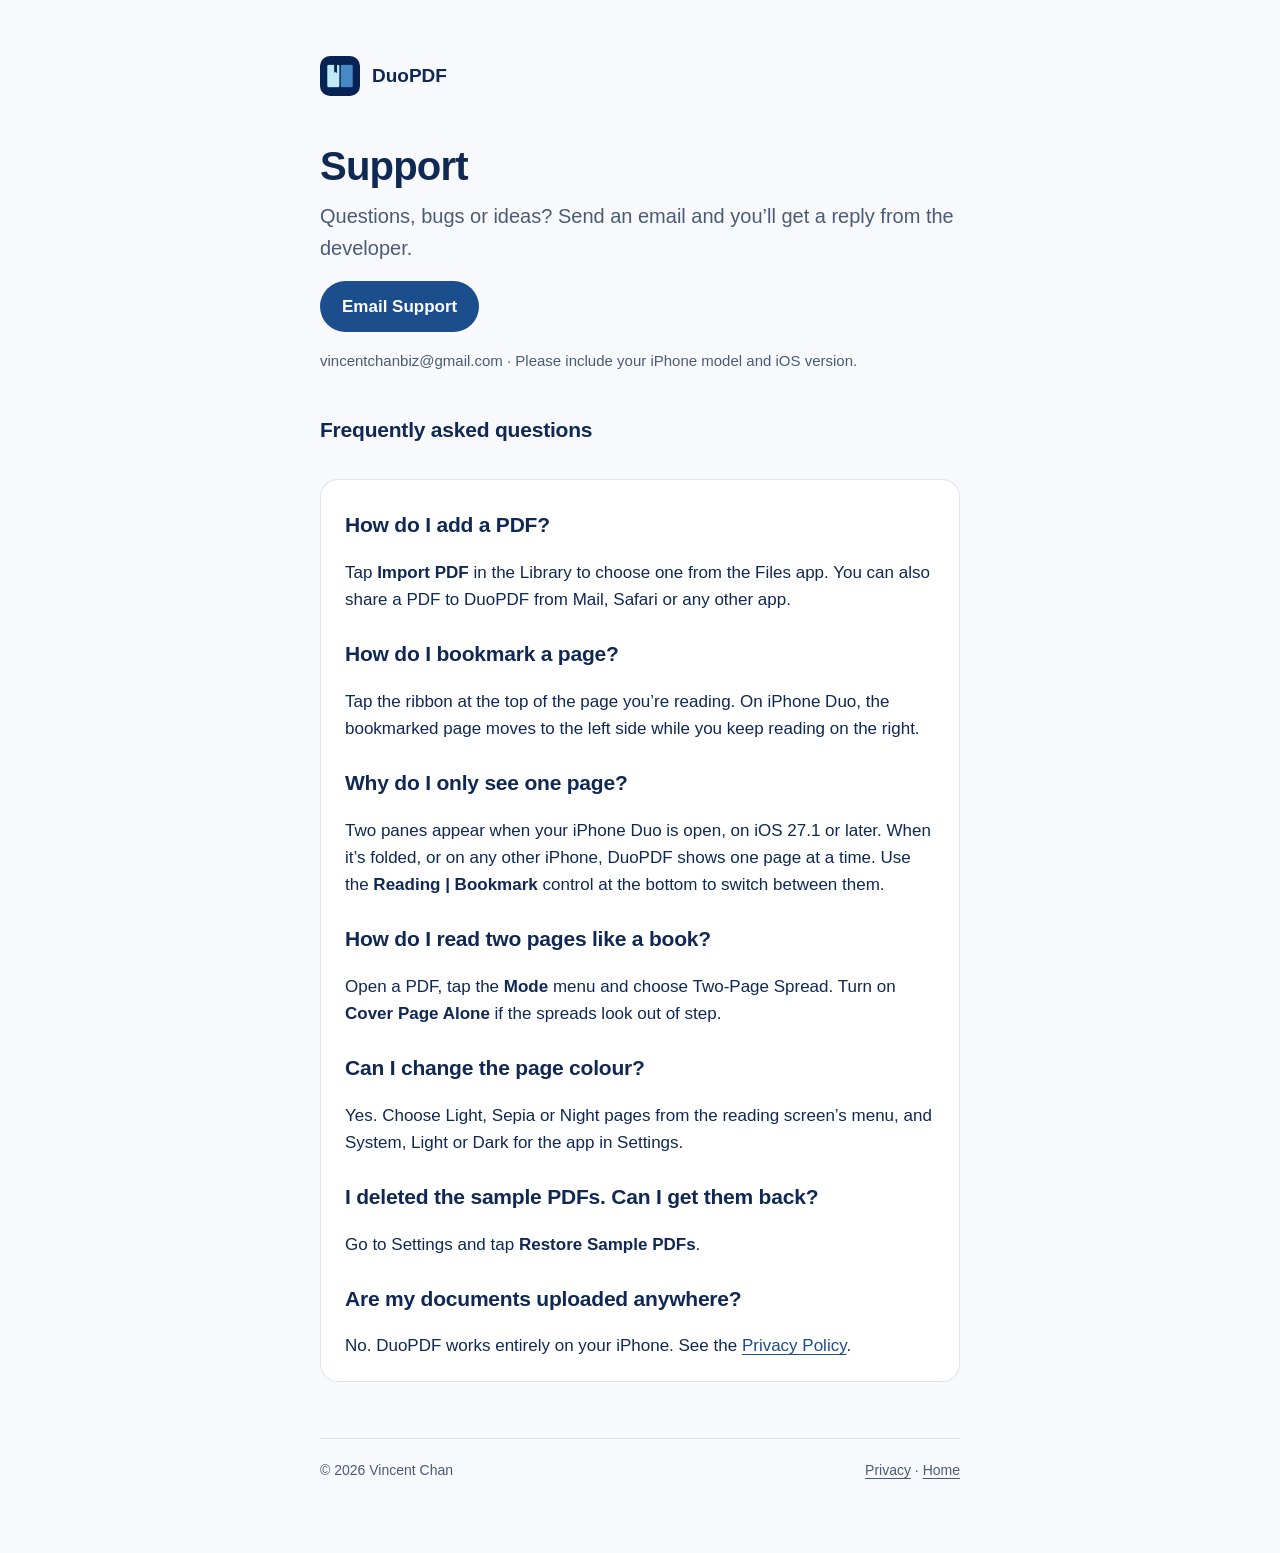
==== support/index.html @ 15f9e6da "DuoPDF site: home, privacy policy, support Co-Authored-By: Claude Opus 5.5 <noreply@anthropic.com>" ====
<!doctype html>
<html lang="en">
<head>
  <meta charset="utf-8">
  <meta name="viewport" content="width=device-width, initial-scale=1">
  <title>DuoPDF Support</title>
  <meta name="description" content="Help with DuoPDF, the two-pane PDF reader for iPhone Duo.">
  <link rel="icon" type="image/png" href="../icon.png">
  <link rel="apple-touch-icon" href="../apple-touch-icon.png">
  <link rel="stylesheet" href="../style.css">
</head>
<body>
  <main>
    <a class="brand" href="../"><img src="../icon.png" alt="">DuoPDF</a>

    <h1>Support</h1>
    <p class="lede">Questions, bugs or ideas? Send an email and you’ll get a reply from the developer.</p>
    <p><a class="button" href="mailto:vincentchanbiz@gmail.com?subject=DuoPDF%20Support">Email Support</a></p>
    <p class="meta">vincentchanbiz@gmail.com · Please include your iPhone model and iOS version.</p>

    <h2>Frequently asked questions</h2>

    <div class="card">
      <h2>How do I add a PDF?</h2>
      <p>Tap <strong>Import PDF</strong> in the Library to choose one from the Files app. You can also share a PDF to DuoPDF from Mail, Safari or any other app.</p>

      <h2>How do I bookmark a page?</h2>
      <p>Tap the ribbon at the top of the page you’re reading. On iPhone Duo, the bookmarked page moves to the left side while you keep reading on the right.</p>

      <h2>Why do I only see one page?</h2>
      <p>Two panes appear when your iPhone Duo is open, on iOS 27.1 or later. When it’s folded, or on any other iPhone, DuoPDF shows one page at a time. Use the <strong>Reading | Bookmark</strong> control at the bottom to switch between them.</p>

      <h2>How do I read two pages like a book?</h2>
      <p>Open a PDF, tap the <strong>Mode</strong> menu and choose Two-Page Spread. Turn on <strong>Cover Page Alone</strong> if the spreads look out of step.</p>

      <h2>Can I change the page colour?</h2>
      <p>Yes. Choose Light, Sepia or Night pages from the reading screen’s menu, and System, Light or Dark for the app in Settings.</p>

      <h2>I deleted the sample PDFs. Can I get them back?</h2>
      <p>Go to Settings and tap <strong>Restore Sample PDFs</strong>.</p>

      <h2>Are my documents uploaded anywhere?</h2>
      <p>No. DuoPDF works entirely on your iPhone. See the <a href="../privacy/">Privacy Policy</a>.</p>
    </div>

    <footer>
      <span>© 2026 Vincent Chan</span>
      <span><a href="../privacy/">Privacy</a> · <a href="../">Home</a></span>
    </footer>
  </main>
</body>
</html>
---- style.css ----
:root {
  --midnight: #0F2854;
  --royal: #1C4D8D;
  --steel: #4988C4;
  --ice: #BDE8F5;
  --bg: #F7F9FC;
  --surface: #FFFFFF;
  --text: #0F2854;
  --muted: #4B5B76;
  --hairline: rgba(15, 40, 84, 0.12);
  --accent: var(--royal);
}

@media (prefers-color-scheme: dark) {
  :root {
    --bg: #0B1730;
    --surface: #12224A;
    --text: #EAF4FA;
    --muted: #A9BCD6;
    --hairline: rgba(189, 232, 245, 0.14);
    --accent: var(--ice);
  }
}

* { box-sizing: border-box; }

body {
  margin: 0;
  background: var(--bg);
  color: var(--text);
  font: 17px/1.6 -apple-system, BlinkMacSystemFont, "SF Pro Text", "Helvetica Neue", Arial, sans-serif;
  -webkit-font-smoothing: antialiased;
}

main {
  max-width: 680px;
  margin: 0 auto;
  padding: 56px 20px 72px;
}

a { color: var(--accent); text-underline-offset: 3px; }

.brand {
  display: inline-flex;
  align-items: center;
  gap: 12px;
  color: var(--text);
  text-decoration: none;
  font-weight: 700;
  font-size: 19px;
}
.brand img { width: 40px; height: 40px; border-radius: 10px; }

.hero { text-align: center; padding: 24px 0 8px; }
.hero img { width: 128px; height: 128px; border-radius: 29px; box-shadow: 0 12px 32px rgba(15, 40, 84, 0.22); }

h1 {
  font-family: -apple-system, BlinkMacSystemFont, "SF Pro Display", "Helvetica Neue", Arial, sans-serif;
  font-weight: 800;
  font-size: 40px;
  line-height: 1.1;
  letter-spacing: -0.02em;
  margin: 40px 0 12px;
}
.hero h1 { margin-top: 28px; }

h2 { font-size: 21px; margin: 40px 0 8px; letter-spacing: -0.01em; }

.lede { font-size: 20px; color: var(--muted); margin: 0 0 8px; }
.meta { color: var(--muted); font-size: 15px; }

.card {
  background: var(--surface);
  border: 1px solid var(--hairline);
  border-radius: 18px;
  padding: 4px 24px;
  margin: 32px 0;
}
.card h2 { margin-top: 24px; }

.links {
  display: flex;
  justify-content: center;
  gap: 24px;
  flex-wrap: wrap;
  margin-top: 28px;
}

.button {
  display: inline-block;
  background: var(--royal);
  color: #fff;
  padding: 12px 22px;
  border-radius: 999px;
  text-decoration: none;
  font-weight: 600;
}
@media (prefers-color-scheme: dark) {
  .button { background: var(--ice); color: var(--midnight); }
}

ul { padding-left: 22px; }
li { margin: 6px 0; }

footer {
  border-top: 1px solid var(--hairline);
  margin-top: 56px;
  padding-top: 20px;
  color: var(--muted);
  font-size: 14px;
  display: flex;
  justify-content: space-between;
  gap: 16px;
  flex-wrap: wrap;
}
footer a { color: var(--muted); }

@media (max-width: 480px) {
  main { padding-top: 32px; }
  h1 { font-size: 32px; }
}
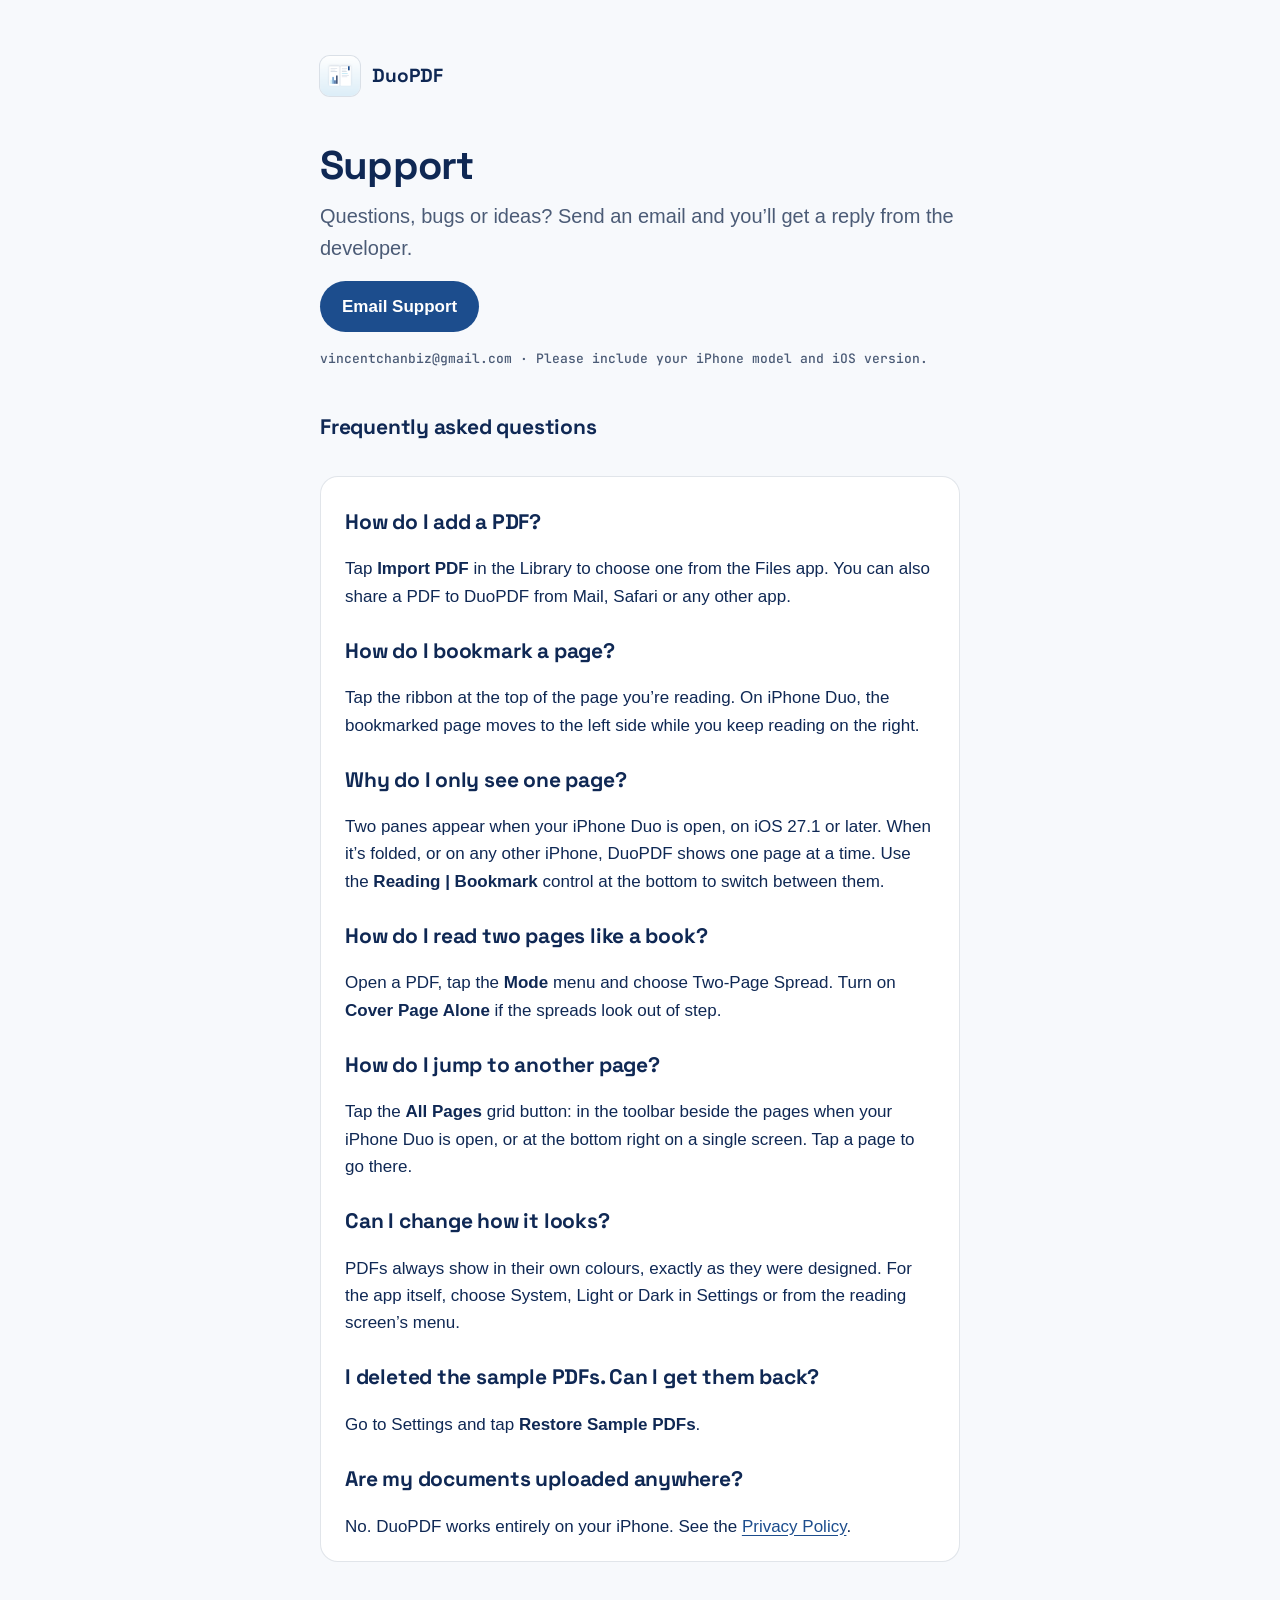
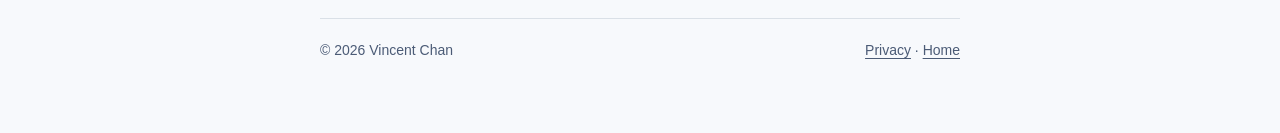
==== commit e7b8a9b7: "Support: PDFs keep their own colours; how to jump to a page Co-Authored-By: Claude Opus 5.5 <noreply" ====
--- a/support/index.html
+++ b/support/index.html
@@ -33,8 +33,11 @@
       <h2>How do I read two pages like a book?</h2>
       <p>Open a PDF, tap the <strong>Mode</strong> menu and choose Two-Page Spread. Turn on <strong>Cover Page Alone</strong> if the spreads look out of step.</p>
 
-      <h2>Can I change the page colour?</h2>
-      <p>Yes. Choose Light, Sepia or Night pages from the reading screen’s menu, and System, Light or Dark for the app in Settings.</p>
+      <h2>How do I jump to another page?</h2>
+      <p>Tap the <strong>All Pages</strong> grid button: in the toolbar beside the pages when your iPhone Duo is open, or at the bottom right on a single screen. Tap a page to go there.</p>
+
+      <h2>Can I change how it looks?</h2>
+      <p>PDFs always show in their own colours, exactly as they were designed. For the app itself, choose System, Light or Dark in Settings or from the reading screen’s menu.</p>
 
       <h2>I deleted the sample PDFs. Can I get them back?</h2>
       <p>Go to Settings and tap <strong>Restore Sample PDFs</strong>.</p>
--- a/style.css
+++ b/style.css
@@ -1,3 +1,16 @@
+@font-face {
+  font-family: "Space Grotesk";
+  src: url("fonts/SpaceGrotesk-Bold.ttf") format("truetype");
+  font-weight: 700;
+  font-display: swap;
+}
+@font-face {
+  font-family: "JetBrains Mono";
+  src: url("fonts/JetBrainsMono-Medium.ttf") format("truetype");
+  font-weight: 500;
+  font-display: swap;
+}
+
 :root {
   --midnight: #0F2854;
   --royal: #1C4D8D;
@@ -9,6 +22,8 @@
   --muted: #4B5B76;
   --hairline: rgba(15, 40, 84, 0.12);
   --accent: var(--royal);
+  --display: "Space Grotesk", -apple-system, BlinkMacSystemFont, "Helvetica Neue", Arial, sans-serif;
+  --mono: "JetBrains Mono", ui-monospace, "SF Mono", Menlo, monospace;
 }
 
 @media (prefers-color-scheme: dark) {
@@ -46,17 +61,18 @@
   gap: 12px;
   color: var(--text);
   text-decoration: none;
+  font-family: var(--display);
   font-weight: 700;
   font-size: 19px;
 }
-.brand img { width: 40px; height: 40px; border-radius: 10px; }
+.brand img { width: 40px; height: 40px; border-radius: 10px; box-shadow: 0 0 0 1px var(--hairline); }
 
 .hero { text-align: center; padding: 24px 0 8px; }
-.hero img { width: 128px; height: 128px; border-radius: 29px; box-shadow: 0 12px 32px rgba(15, 40, 84, 0.22); }
+.hero img { width: 128px; height: 128px; border-radius: 29px; box-shadow: 0 0 0 1px var(--hairline), 0 12px 32px rgba(15, 40, 84, 0.22); }
 
 h1 {
-  font-family: -apple-system, BlinkMacSystemFont, "SF Pro Display", "Helvetica Neue", Arial, sans-serif;
-  font-weight: 800;
+  font-family: var(--display);
+  font-weight: 700;
   font-size: 40px;
   line-height: 1.1;
   letter-spacing: -0.02em;
@@ -64,10 +80,10 @@
 }
 .hero h1 { margin-top: 28px; }
 
-h2 { font-size: 21px; margin: 40px 0 8px; letter-spacing: -0.01em; }
+h2 { font-family: var(--display); font-weight: 700; font-size: 21px; margin: 40px 0 8px; letter-spacing: -0.01em; }
 
 .lede { font-size: 20px; color: var(--muted); margin: 0 0 8px; }
-.meta { color: var(--muted); font-size: 15px; }
+.meta { color: var(--muted); font-family: var(--mono); font-weight: 500; font-size: 13px; }
 
 .card {
   background: var(--surface);
